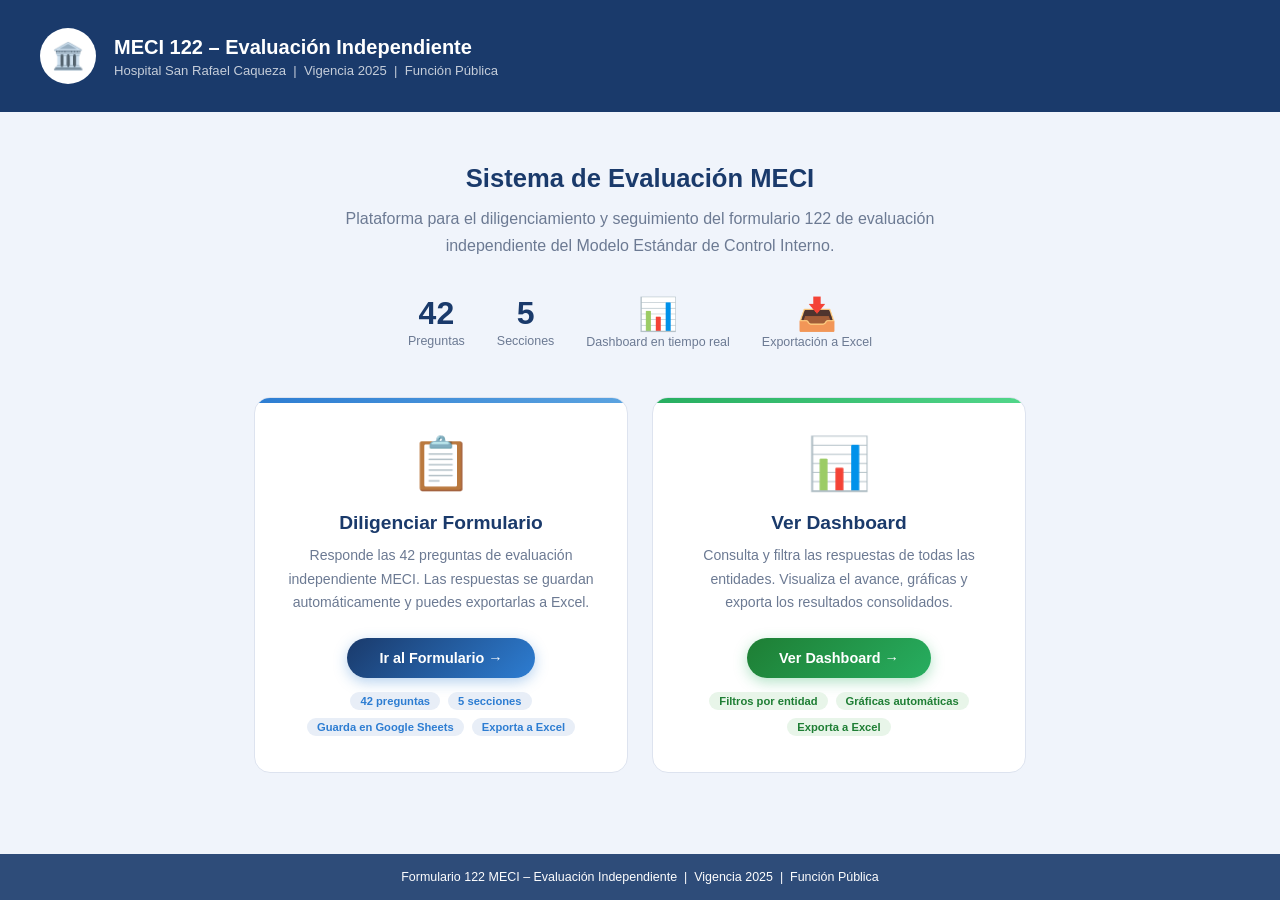
==== index.html @ f5062d9e "Add files via upload" ====
<!DOCTYPE html>
<html lang="es">
<head>
<meta charset="UTF-8">
<meta name="viewport" content="width=device-width, initial-scale=1.0">
<title>MECI 122 – Evaluación Independiente</title>
<style>
:root{--primary:#1a3a6b;--accent:#2d7dd2;--success:#27ae60;--bg:#f0f4fb;--card:#fff;--border:#dde3ef;--text:#222b3a;--muted:#6c7a93}
*{box-sizing:border-box;margin:0;padding:0}
body{font-family:'Segoe UI',Arial,sans-serif;background:var(--bg);color:var(--text);min-height:100vh;display:flex;flex-direction:column}

/* HEADER */
header{background:var(--primary);color:#fff;padding:28px 40px;display:flex;align-items:center;gap:18px}
.logo{width:56px;height:56px;background:#fff;border-radius:50%;display:flex;align-items:center;justify-content:center;font-size:26px;flex-shrink:0}
.header-info h1{font-size:1.25rem;font-weight:800;line-height:1.3}
.header-info p{font-size:.82rem;opacity:.75;margin-top:3px}

/* HERO */
.hero{text-align:center;padding:52px 20px 36px;max-width:700px;margin:0 auto}
.hero h2{font-size:1.6rem;font-weight:800;color:var(--primary);margin-bottom:12px}
.hero p{font-size:1rem;color:var(--muted);line-height:1.7}

/* CARDS GRID */
.cards{display:grid;grid-template-columns:repeat(auto-fit,minmax(280px,1fr));gap:24px;max-width:820px;margin:0 auto 60px;padding:0 24px}

.card{background:var(--card);border:1px solid var(--border);border-radius:16px;padding:36px 32px;text-align:center;text-decoration:none;color:var(--text);transition:transform .2s,box-shadow .2s;position:relative;overflow:hidden}
.card::before{content:'';position:absolute;top:0;left:0;right:0;height:5px}
.card.formulario::before{background:linear-gradient(90deg,var(--accent),#5ba3e0)}
.card.dashboard::before{background:linear-gradient(90deg,var(--success),#52d68a)}
.card:hover{transform:translateY(-6px);box-shadow:0 12px 32px rgba(0,0,0,.12)}

.card-icon{font-size:3.2rem;margin-bottom:18px;display:block}
.card h3{font-size:1.2rem;font-weight:800;margin-bottom:10px;color:var(--primary)}
.card p{font-size:.88rem;color:var(--muted);line-height:1.65;margin-bottom:24px}

.card-btn{display:inline-block;padding:12px 32px;border-radius:30px;font-weight:700;font-size:.9rem;border:none;cursor:pointer;transition:transform .15s,box-shadow .15s}
.card-btn:hover{transform:translateY(-2px)}
.card.formulario .card-btn{background:linear-gradient(135deg,var(--primary),var(--accent));color:#fff;box-shadow:0 4px 14px rgba(45,125,210,.35)}
.card.dashboard .card-btn{background:linear-gradient(135deg,#1e7e34,var(--success));color:#fff;box-shadow:0 4px 14px rgba(39,174,96,.35)}

/* BADGES */
.badge-row{display:flex;justify-content:center;gap:8px;flex-wrap:wrap;margin-top:14px}
.badge{display:inline-block;padding:3px 10px;border-radius:12px;font-size:.7rem;font-weight:700;background:#e8eef7;color:var(--accent)}
.card.dashboard .badge{background:#e8f5e9;color:#1e7e34}

/* INFO ROW */
.info-row{display:flex;justify-content:center;gap:32px;flex-wrap:wrap;max-width:820px;margin:0 auto 48px;padding:0 24px}
.info-item{text-align:center}
.info-item .num{font-size:2rem;font-weight:800;color:var(--primary)}
.info-item .lbl{font-size:.78rem;color:var(--muted);margin-top:2px}

/* FOOTER */
footer{margin-top:auto;background:var(--primary);color:#fff;text-align:center;padding:16px;font-size:.78rem;opacity:.9}

@media(max-width:600px){
  header{padding:20px}
  .hero{padding:36px 16px 24px}
  .hero h2{font-size:1.3rem}
  .cards{padding:0 16px}
  .card{padding:28px 20px}
}
</style>
</head>
<body>

<header>
  <div class="logo">🏛️</div>
  <div class="header-info">
    <h1>MECI 122 – Evaluación Independiente</h1>
    <p>Hospital San Rafael Caqueza &nbsp;|&nbsp; Vigencia 2025 &nbsp;|&nbsp; Función Pública</p>
  </div>
</header>

<div class="hero">
  <h2>Sistema de Evaluación MECI</h2>
  <p>Plataforma para el diligenciamiento y seguimiento del formulario 122 de evaluación independiente del Modelo Estándar de Control Interno.</p>
</div>

<div class="info-row">
  <div class="info-item">
    <div class="num">42</div>
    <div class="lbl">Preguntas</div>
  </div>
  <div class="info-item">
    <div class="num">5</div>
    <div class="lbl">Secciones</div>
  </div>
  <div class="info-item">
    <div class="num">📊</div>
    <div class="lbl">Dashboard en tiempo real</div>
  </div>
  <div class="info-item">
    <div class="num">📥</div>
    <div class="lbl">Exportación a Excel</div>
  </div>
</div>

<div class="cards">

  <!-- FORMULARIO -->
  <a class="card formulario" href="formulario_MECI_122_v2.html">
    <span class="card-icon">📋</span>
    <h3>Diligenciar Formulario</h3>
    <p>Responde las 42 preguntas de evaluación independiente MECI. Las respuestas se guardan automáticamente y puedes exportarlas a Excel.</p>
    <div class="card-btn">Ir al Formulario →</div>
    <div class="badge-row">
      <span class="badge">42 preguntas</span>
      <span class="badge">5 secciones</span>
      <span class="badge">Guarda en Google Sheets</span>
      <span class="badge">Exporta a Excel</span>
    </div>
  </a>

  <!-- DASHBOARD -->
  <a class="card dashboard" href="dashboard_MECI_122.html">
    <span class="card-icon">📊</span>
    <h3>Ver Dashboard</h3>
    <p>Consulta y filtra las respuestas de todas las entidades. Visualiza el avance, gráficas y exporta los resultados consolidados.</p>
    <div class="card-btn">Ver Dashboard →</div>
    <div class="badge-row">
      <span class="badge">Filtros por entidad</span>
      <span class="badge">Gráficas automáticas</span>
      <span class="badge">Exporta a Excel</span>
    </div>
  </a>

</div>

<footer>
  Formulario 122 MECI – Evaluación Independiente &nbsp;|&nbsp; Vigencia 2025 &nbsp;|&nbsp; Función Pública
</footer>

</body>
</html>
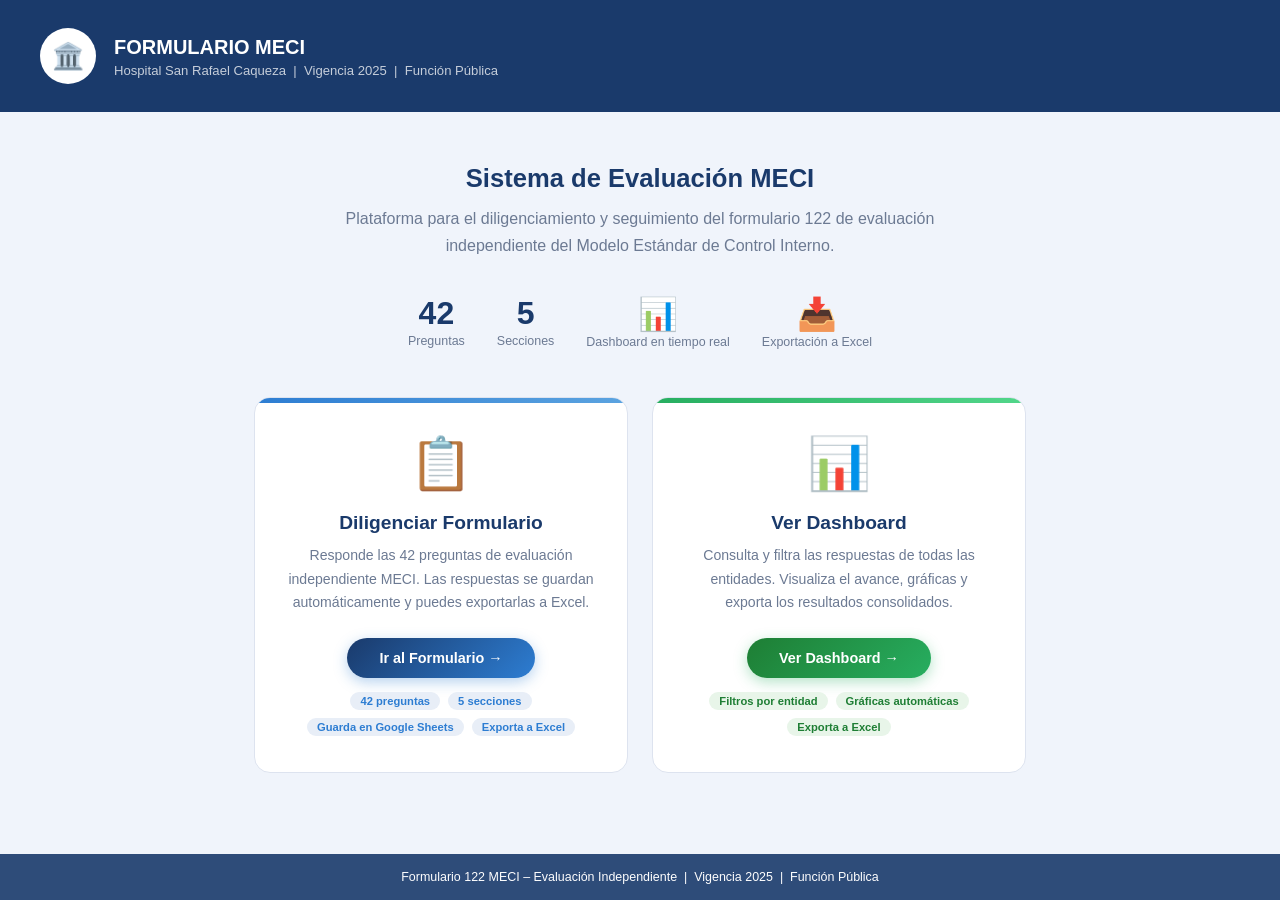
==== commit d24b07d8: "ok" ====
--- a/index.html
+++ b/index.html
@@ -1,134 +1,85 @@
 <!DOCTYPE html>
 <html lang="es">
+
 <head>
-<meta charset="UTF-8">
-<meta name="viewport" content="width=device-width, initial-scale=1.0">
-<title>MECI 122 – Evaluación Independiente</title>
-<style>
-:root{--primary:#1a3a6b;--accent:#2d7dd2;--success:#27ae60;--bg:#f0f4fb;--card:#fff;--border:#dde3ef;--text:#222b3a;--muted:#6c7a93}
-*{box-sizing:border-box;margin:0;padding:0}
-body{font-family:'Segoe UI',Arial,sans-serif;background:var(--bg);color:var(--text);min-height:100vh;display:flex;flex-direction:column}
+  <meta charset="UTF-8">
+  <meta name="viewport" content="width=device-width, initial-scale=1.0">
+  <title>FORMULARIO MECI</title>
+  <link rel="stylesheet" href="index.css">
+</head>
 
-/* HEADER */
-header{background:var(--primary);color:#fff;padding:28px 40px;display:flex;align-items:center;gap:18px}
-.logo{width:56px;height:56px;background:#fff;border-radius:50%;display:flex;align-items:center;justify-content:center;font-size:26px;flex-shrink:0}
-.header-info h1{font-size:1.25rem;font-weight:800;line-height:1.3}
-.header-info p{font-size:.82rem;opacity:.75;margin-top:3px}
-
-/* HERO */
-.hero{text-align:center;padding:52px 20px 36px;max-width:700px;margin:0 auto}
-.hero h2{font-size:1.6rem;font-weight:800;color:var(--primary);margin-bottom:12px}
-.hero p{font-size:1rem;color:var(--muted);line-height:1.7}
-
-/* CARDS GRID */
-.cards{display:grid;grid-template-columns:repeat(auto-fit,minmax(280px,1fr));gap:24px;max-width:820px;margin:0 auto 60px;padding:0 24px}
-
-.card{background:var(--card);border:1px solid var(--border);border-radius:16px;padding:36px 32px;text-align:center;text-decoration:none;color:var(--text);transition:transform .2s,box-shadow .2s;position:relative;overflow:hidden}
-.card::before{content:'';position:absolute;top:0;left:0;right:0;height:5px}
-.card.formulario::before{background:linear-gradient(90deg,var(--accent),#5ba3e0)}
-.card.dashboard::before{background:linear-gradient(90deg,var(--success),#52d68a)}
-.card:hover{transform:translateY(-6px);box-shadow:0 12px 32px rgba(0,0,0,.12)}
-
-.card-icon{font-size:3.2rem;margin-bottom:18px;display:block}
-.card h3{font-size:1.2rem;font-weight:800;margin-bottom:10px;color:var(--primary)}
-.card p{font-size:.88rem;color:var(--muted);line-height:1.65;margin-bottom:24px}
-
-.card-btn{display:inline-block;padding:12px 32px;border-radius:30px;font-weight:700;font-size:.9rem;border:none;cursor:pointer;transition:transform .15s,box-shadow .15s}
-.card-btn:hover{transform:translateY(-2px)}
-.card.formulario .card-btn{background:linear-gradient(135deg,var(--primary),var(--accent));color:#fff;box-shadow:0 4px 14px rgba(45,125,210,.35)}
-.card.dashboard .card-btn{background:linear-gradient(135deg,#1e7e34,var(--success));color:#fff;box-shadow:0 4px 14px rgba(39,174,96,.35)}
-
-/* BADGES */
-.badge-row{display:flex;justify-content:center;gap:8px;flex-wrap:wrap;margin-top:14px}
-.badge{display:inline-block;padding:3px 10px;border-radius:12px;font-size:.7rem;font-weight:700;background:#e8eef7;color:var(--accent)}
-.card.dashboard .badge{background:#e8f5e9;color:#1e7e34}
-
-/* INFO ROW */
-.info-row{display:flex;justify-content:center;gap:32px;flex-wrap:wrap;max-width:820px;margin:0 auto 48px;padding:0 24px}
-.info-item{text-align:center}
-.info-item .num{font-size:2rem;font-weight:800;color:var(--primary)}
-.info-item .lbl{font-size:.78rem;color:var(--muted);margin-top:2px}
-
-/* FOOTER */
-footer{margin-top:auto;background:var(--primary);color:#fff;text-align:center;padding:16px;font-size:.78rem;opacity:.9}
-
-@media(max-width:600px){
-  header{padding:20px}
-  .hero{padding:36px 16px 24px}
-  .hero h2{font-size:1.3rem}
-  .cards{padding:0 16px}
-  .card{padding:28px 20px}
-}
-</style>
-</head>
 <body>
 
-<header>
-  <div class="logo">🏛️</div>
-  <div class="header-info">
-    <h1>MECI 122 – Evaluación Independiente</h1>
-    <p>Hospital San Rafael Caqueza &nbsp;|&nbsp; Vigencia 2025 &nbsp;|&nbsp; Función Pública</p>
+  <header>
+    <div class="logo">🏛️</div>
+    <div class="header-info">
+      <h1>FORMULARIO MECI</h1>
+      <p>Hospital San Rafael Caqueza &nbsp;|&nbsp; Vigencia 2025 &nbsp;|&nbsp; Función Pública</p>
+    </div>
+  </header>
+
+  <div class="hero">
+    <h2>Sistema de Evaluación MECI</h2>
+    <p>Plataforma para el diligenciamiento y seguimiento del formulario 122 de evaluación independiente del Modelo
+      Estándar de Control Interno.</p>
   </div>
-</header>
 
-<div class="hero">
-  <h2>Sistema de Evaluación MECI</h2>
-  <p>Plataforma para el diligenciamiento y seguimiento del formulario 122 de evaluación independiente del Modelo Estándar de Control Interno.</p>
-</div>
+  <div class="info-row">
+    <div class="info-item">
+      <div class="num">42</div>
+      <div class="lbl">Preguntas</div>
+    </div>
+    <div class="info-item">
+      <div class="num">5</div>
+      <div class="lbl">Secciones</div>
+    </div>
+    <div class="info-item">
+      <div class="num">📊</div>
+      <div class="lbl">Dashboard en tiempo real</div>
+    </div>
+    <div class="info-item">
+      <div class="num">📥</div>
+      <div class="lbl">Exportación a Excel</div>
+    </div>
+  </div>
 
-<div class="info-row">
-  <div class="info-item">
-    <div class="num">42</div>
-    <div class="lbl">Preguntas</div>
+  <div class="cards">
+
+    <!-- FORMULARIO -->
+    <a class="card formulario" href="formulario.html">
+      <span class="card-icon">📋</span>
+      <h3>Diligenciar Formulario</h3>
+      <p>Responde las 42 preguntas de evaluación independiente MECI. Las respuestas se guardan automáticamente y puedes
+        exportarlas a Excel.</p>
+      <div class="card-btn">Ir al Formulario →</div>
+      <div class="badge-row">
+        <span class="badge">42 preguntas</span>
+        <span class="badge">5 secciones</span>
+        <span class="badge">Guarda en Google Sheets</span>
+        <span class="badge">Exporta a Excel</span>
+      </div>
+    </a>
+
+    <!-- DASHBOARD -->
+    <a class="card dashboard" href="DashBoard.html">
+      <span class="card-icon">📊</span>
+      <h3>Ver Dashboard</h3>
+      <p>Consulta y filtra las respuestas de todas las entidades. Visualiza el avance, gráficas y exporta los resultados
+        consolidados.</p>
+      <div class="card-btn">Ver Dashboard →</div>
+      <div class="badge-row">
+        <span class="badge">Filtros por entidad</span>
+        <span class="badge">Gráficas automáticas</span>
+        <span class="badge">Exporta a Excel</span>
+      </div>
+    </a>
+
   </div>
-  <div class="info-item">
-    <div class="num">5</div>
-    <div class="lbl">Secciones</div>
-  </div>
-  <div class="info-item">
-    <div class="num">📊</div>
-    <div class="lbl">Dashboard en tiempo real</div>
-  </div>
-  <div class="info-item">
-    <div class="num">📥</div>
-    <div class="lbl">Exportación a Excel</div>
-  </div>
-</div>
 
-<div class="cards">
-
-  <!-- FORMULARIO -->
-  <a class="card formulario" href="formulario_MECI_122_v2.html">
-    <span class="card-icon">📋</span>
-    <h3>Diligenciar Formulario</h3>
-    <p>Responde las 42 preguntas de evaluación independiente MECI. Las respuestas se guardan automáticamente y puedes exportarlas a Excel.</p>
-    <div class="card-btn">Ir al Formulario →</div>
-    <div class="badge-row">
-      <span class="badge">42 preguntas</span>
-      <span class="badge">5 secciones</span>
-      <span class="badge">Guarda en Google Sheets</span>
-      <span class="badge">Exporta a Excel</span>
-    </div>
-  </a>
-
-  <!-- DASHBOARD -->
-  <a class="card dashboard" href="dashboard_MECI_122.html">
-    <span class="card-icon">📊</span>
-    <h3>Ver Dashboard</h3>
-    <p>Consulta y filtra las respuestas de todas las entidades. Visualiza el avance, gráficas y exporta los resultados consolidados.</p>
-    <div class="card-btn">Ver Dashboard →</div>
-    <div class="badge-row">
-      <span class="badge">Filtros por entidad</span>
-      <span class="badge">Gráficas automáticas</span>
-      <span class="badge">Exporta a Excel</span>
-    </div>
-  </a>
-
-</div>
-
-<footer>
-  Formulario 122 MECI – Evaluación Independiente &nbsp;|&nbsp; Vigencia 2025 &nbsp;|&nbsp; Función Pública
-</footer>
+  <footer>
+    Formulario 122 MECI – Evaluación Independiente &nbsp;|&nbsp; Vigencia 2025 &nbsp;|&nbsp; Función Pública
+  </footer>
 
 </body>
+
 </html>
--- a/index.css
+++ b/index.css
@@ -0,0 +1,54 @@
+:root{--primary:#1a3a6b;--accent:#2d7dd2;--success:#27ae60;--bg:#f0f4fb;--card:#fff;--border:#dde3ef;--text:#222b3a;--muted:#6c7a93}
+*{box-sizing:border-box;margin:0;padding:0}
+body{font-family:'Segoe UI',Arial,sans-serif;background:var(--bg);color:var(--text);min-height:100vh;display:flex;flex-direction:column}
+
+/* HEADER */
+header{background:var(--primary);color:#fff;padding:28px 40px;display:flex;align-items:center;gap:18px}
+.logo{width:56px;height:56px;background:#fff;border-radius:50%;display:flex;align-items:center;justify-content:center;font-size:26px;flex-shrink:0}
+.header-info h1{font-size:1.25rem;font-weight:800;line-height:1.3}
+.header-info p{font-size:.82rem;opacity:.75;margin-top:3px}
+
+/* HERO */
+.hero{text-align:center;padding:52px 20px 36px;max-width:700px;margin:0 auto}
+.hero h2{font-size:1.6rem;font-weight:800;color:var(--primary);margin-bottom:12px}
+.hero p{font-size:1rem;color:var(--muted);line-height:1.7}
+
+/* CARDS GRID */
+.cards{display:grid;grid-template-columns:repeat(auto-fit,minmax(280px,1fr));gap:24px;max-width:820px;margin:0 auto 60px;padding:0 24px}
+
+.card{background:var(--card);border:1px solid var(--border);border-radius:16px;padding:36px 32px;text-align:center;text-decoration:none;color:var(--text);transition:transform .2s,box-shadow .2s;position:relative;overflow:hidden}
+.card::before{content:'';position:absolute;top:0;left:0;right:0;height:5px}
+.card.formulario::before{background:linear-gradient(90deg,var(--accent),#5ba3e0)}
+.card.dashboard::before{background:linear-gradient(90deg,var(--success),#52d68a)}
+.card:hover{transform:translateY(-6px);box-shadow:0 12px 32px rgba(0,0,0,.12)}
+
+.card-icon{font-size:3.2rem;margin-bottom:18px;display:block}
+.card h3{font-size:1.2rem;font-weight:800;margin-bottom:10px;color:var(--primary)}
+.card p{font-size:.88rem;color:var(--muted);line-height:1.65;margin-bottom:24px}
+
+.card-btn{display:inline-block;padding:12px 32px;border-radius:30px;font-weight:700;font-size:.9rem;border:none;cursor:pointer;transition:transform .15s,box-shadow .15s}
+.card-btn:hover{transform:translateY(-2px)}
+.card.formulario .card-btn{background:linear-gradient(135deg,var(--primary),var(--accent));color:#fff;box-shadow:0 4px 14px rgba(45,125,210,.35)}
+.card.dashboard .card-btn{background:linear-gradient(135deg,#1e7e34,var(--success));color:#fff;box-shadow:0 4px 14px rgba(39,174,96,.35)}
+
+/* BADGES */
+.badge-row{display:flex;justify-content:center;gap:8px;flex-wrap:wrap;margin-top:14px}
+.badge{display:inline-block;padding:3px 10px;border-radius:12px;font-size:.7rem;font-weight:700;background:#e8eef7;color:var(--accent)}
+.card.dashboard .badge{background:#e8f5e9;color:#1e7e34}
+
+/* INFO ROW */
+.info-row{display:flex;justify-content:center;gap:32px;flex-wrap:wrap;max-width:820px;margin:0 auto 48px;padding:0 24px}
+.info-item{text-align:center}
+.info-item .num{font-size:2rem;font-weight:800;color:var(--primary)}
+.info-item .lbl{font-size:.78rem;color:var(--muted);margin-top:2px}
+
+/* FOOTER */
+footer{margin-top:auto;background:var(--primary);color:#fff;text-align:center;padding:16px;font-size:.78rem;opacity:.9}
+
+@media(max-width:600px){
+  header{padding:20px}
+  .hero{padding:36px 16px 24px}
+  .hero h2{font-size:1.3rem}
+  .cards{padding:0 16px}
+  .card{padding:28px 20px}
+}
